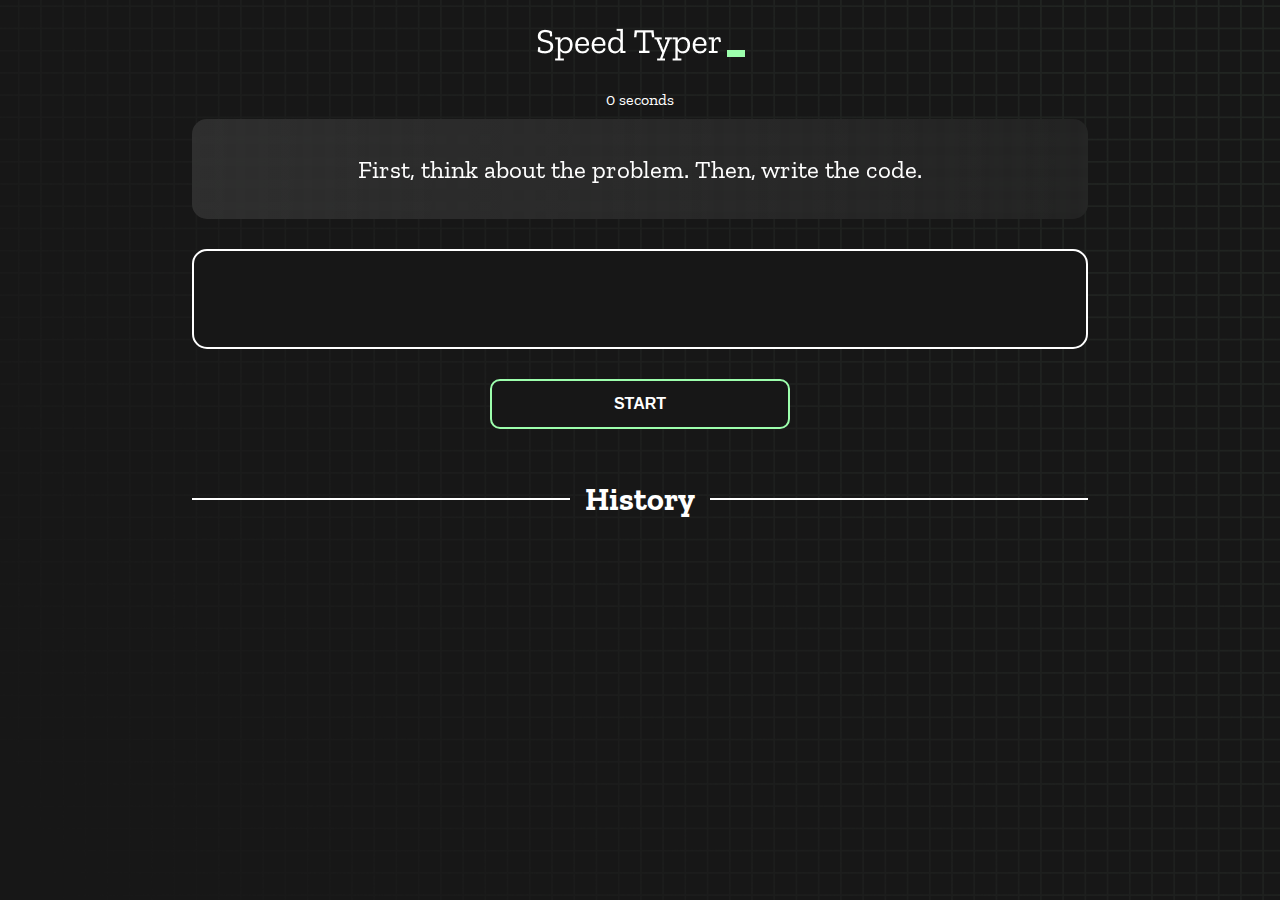
==== index.html @ e0840210 "Initial commit" ====
<!DOCTYPE html>
<html lang="en">
  <head>
    <meta charset="UTF-8" />
    <meta http-equiv="X-UA-Compatible" content="IE=edge" />
    <meta name="viewport" content="width=device-width, initial-scale=1.0" />
    <title>Speed Monster</title>
    <link rel="stylesheet" href="styles.css" />
    <link rel="preconnect" href="https://fonts.googleapis.com" />
    <link rel="preconnect" href="https://fonts.gstatic.com" crossorigin />
    <link
      href="https://fonts.googleapis.com/css2?family=Zilla+Slab:wght@300;400;500&display=swap"
      rel="stylesheet"
    />
  </head>
  <body>
    <h1 class="title"><img src="./logo.png" /></h1>
    <div id="show-time">0 seconds</div>

    <div class="box-container">
      <div id="question"></div>

      <div id="display" class="inactive"></div>

      <div class="buttons">
        <button id="starts">START</button>
      </div>

      <div class="divider-container">
        <div class="line"></div>
        <h1 class="title2">History</h1>
        <div class="line"></div>
      </div>
      <div id="histories"></div>
    </div>

    <div id="countdown"></div>
    <div id="modal-background" class="hidden"></div>
    <div id="result" class="hidden"></div>

    <script src="./history.js"></script>
    <script src="./script.js"></script>
  </body>
</html>
---- styles.css ----
* {
  padding: 0;
  margin: 0;
  box-sizing: border-box;
}

body {
  background-image: url("./bg.png");
  background-size: cover;
  background-position: left top;
  font-family: "Zilla Slab", serif;
}

.box-container {
  width: 70%;
  margin: 0 auto;
}

#question {
  height: 100px;
  display: flex;
  align-items: center;
  justify-content: center;
  color: white;
  font-size: 25px;
  border-radius: 15px;
  background: rgb(255, 255, 255);
  background: linear-gradient(
    92.49deg,
    rgba(255, 255, 255, 0.1) 0.18%,
    rgba(255, 255, 255, 0.05) 99.85%
  );
  backdrop-filter: blur(5px);
  margin-bottom: 30px;
}

#display {
  height: 100px;
  display: flex;
  flex-wrap: wrap;
  align-items: center;
  padding-left: 5rem;
  color: white;
  font-size: 32px;
  background-color: #171717;
  border: 2px solid #9dffad;
  border-radius: 15px;
}

#countdown {
  position: fixed;
  height: 100vh;
  width: 100vw;
  background-color: rgba(0, 0, 0, 0.8);
  top: 0;
  left: 0;
  display: flex;
  align-items: center;
  justify-content: center;
  font-size: 3rem;
  color: white;
  display: none;
}
#result {
  position: fixed;
  top: 10%; 
  left: 10%;
  transform: translate(-50%, -50%);
  height: 250px;
  width: 400px;
  background-color: #171717;
  border-radius: 15px;
  border: 2px solid #9dffad;
  color: white;
  text-align: center;
  padding: 2rem;
}
#show-time{
  text-align: center;
  color: white;
  margin: 10px 0;
}

.green {
  color: #9dffad;
}
.red {
  color: #eb6565;
}
.bold {
  font-weight: 700;
}
.inactive {
  border: 2px solid white !important;
}
.hidden {
  display: none;
}
.title {
  text-align: center;
  color: white;
  margin: 20px 0;
}

.divider-container {
  height: 80px;
  display: flex;
  justify-content: center;
  align-items: center;
  gap: 15px;
  margin: 0 auto;
}

.line {
  height: 2px;
  background: white;
  width: 100%;
}

.title2 {
  color: white;
  display: block;
}

.buttons {
  display: flex;
  justify-content: center;
  margin: 30px 0;
}
button {
  padding: 10px 20px;
  border: none;
  font-size: 16px;
  font-weight: bold;
  width: 300px;
  height: 50px;
  color: white;
  background-color: #171717;
  border-radius: 10px;
  border: 2px solid #9dffad;
  cursor: pointer;
}

#histories {
  display: flex;
  flex-wrap: wrap;
  justify-content: space-around;
}

.card {
  width: 100%;
  height: 100%;
  padding: 50px;
  display: flex;
  justify-content: space-between;
  align-items: center;
  padding: 20px 30px;
  color: white;
  border-radius: 15px;
  background: rgb(255, 255, 255);
  background: linear-gradient(
    92.49deg,
    rgba(255, 255, 255, 0.1) 0.18%,
    rgba(255, 255, 255, 0.05) 99.85%
  );
  backdrop-filter: blur(5px);
  margin-bottom: 30px;
}

#modal-background {
  background: rgb(255, 255, 255);
  background: linear-gradient(
    92.49deg,
    rgba(255, 255, 255, 0.1) 0.18%,
    rgba(255, 255, 255, 0.05) 99.85%
  );
  backdrop-filter: blur(5px);
  height: 100vh;
  width: 100%;
  position: fixed;
  top: 0;
}

@media only screen and (max-width: 700px) {
  .box-container {
    padding: 0 20px;
    width: 100%;
  }
  .card {
    flex-direction: column;
  }
}
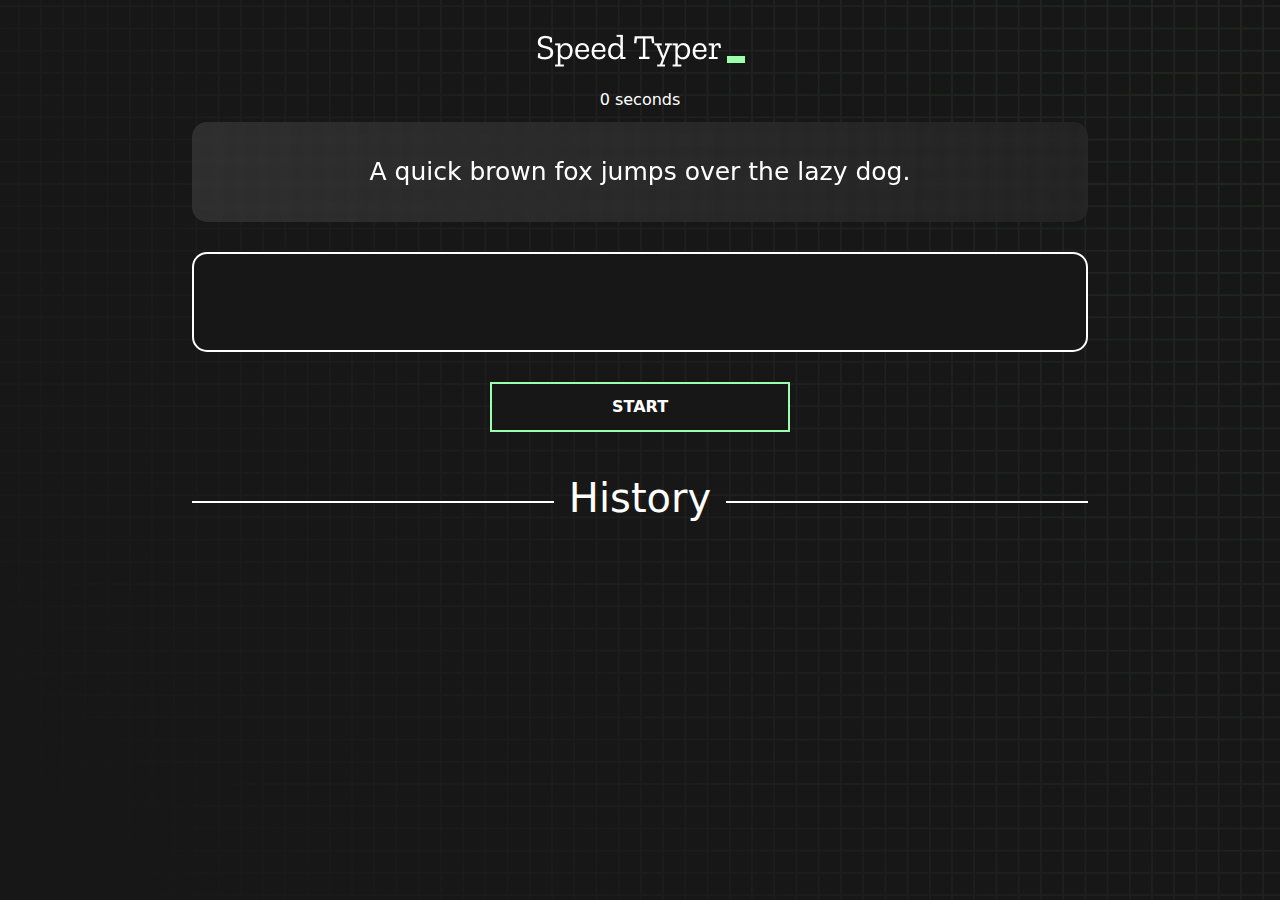
==== commit 5ff69b20: "add bootstrap" ====
--- a/index.html
+++ b/index.html
@@ -12,6 +12,8 @@
       href="https://fonts.googleapis.com/css2?family=Zilla+Slab:wght@300;400;500&display=swap"
       rel="stylesheet"
     />
+    <!-- link bootstrap  -->
+    <link rel="stylesheet" href="https://cdn.jsdelivr.net/npm/bootstrap@5.2.1/dist/css/bootstrap.min.css">
   </head>
   <body>
     <h1 class="title"><img src="./logo.png" /></h1>
@@ -40,5 +42,6 @@
 
     <script src="./history.js"></script>
     <script src="./script.js"></script>
+    <script src="https://cdn.jsdelivr.net/npm/bootstrap@5.2.1/dist/js/bootstrap.bundle.min.js"></script>
   </body>
 </html>
--- a/styles.css
+++ b/styles.css
@@ -62,9 +62,9 @@
   display: none;
 }
 #result {
-  position: fixed;
-  top: 10%; 
-  left: 10%;
+  position: absolute;
+  top: 50%; 
+  left: 50%;
   transform: translate(-50%, -50%);
   height: 250px;
   width: 400px;
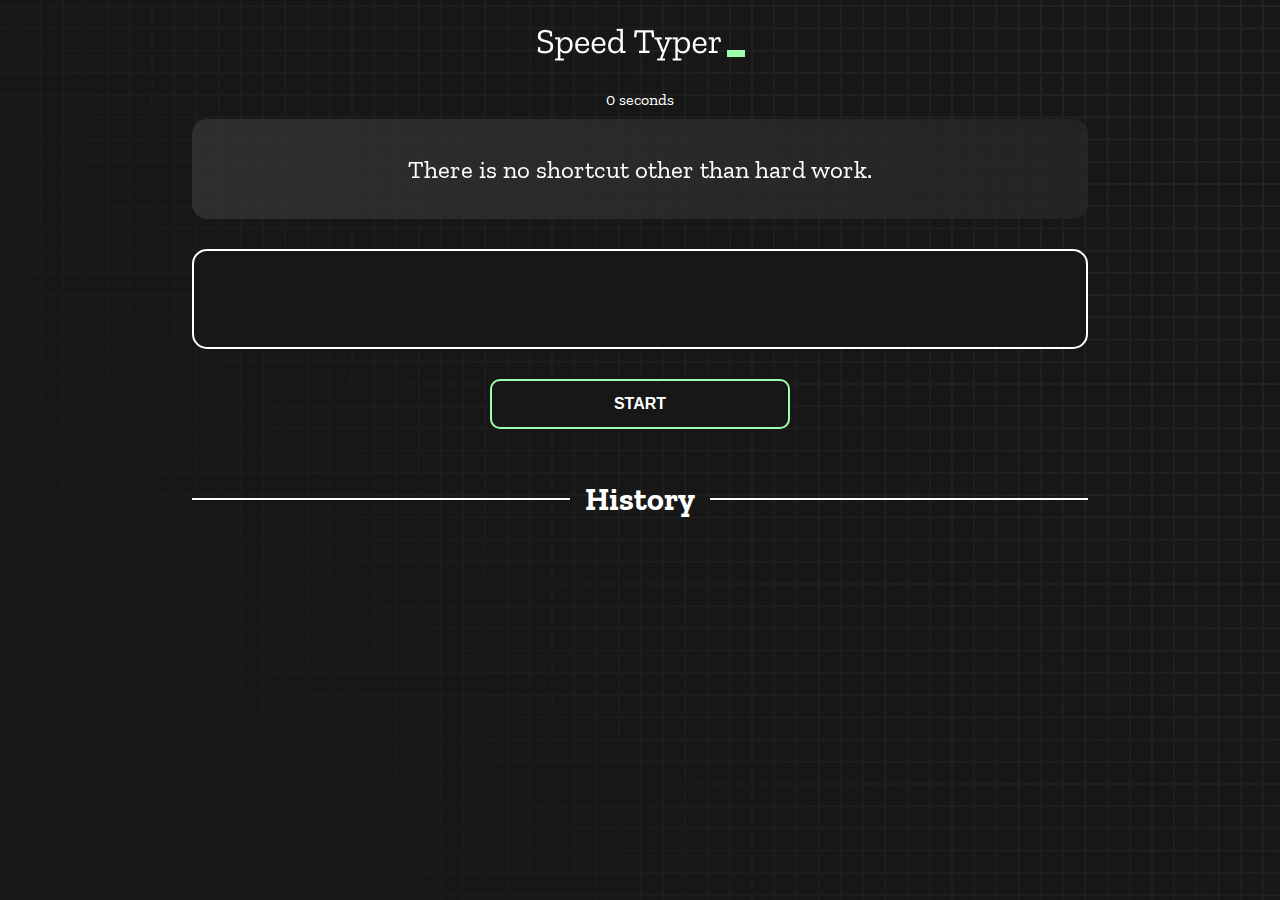
==== commit 267b9c1b: "make responsive" ====
--- a/index.html
+++ b/index.html
@@ -13,7 +13,7 @@
       rel="stylesheet"
     />
     <!-- link bootstrap  -->
-    <link rel="stylesheet" href="https://cdn.jsdelivr.net/npm/bootstrap@5.2.1/dist/css/bootstrap.min.css">
+    <!-- <link rel="stylesheet" href="https://cdn.jsdelivr.net/npm/bootstrap@5.2.1/dist/css/bootstrap.min.css"> -->
   </head>
   <body>
     <h1 class="title"><img src="./logo.png" /></h1>
@@ -42,6 +42,6 @@
 
     <script src="./history.js"></script>
     <script src="./script.js"></script>
-    <script src="https://cdn.jsdelivr.net/npm/bootstrap@5.2.1/dist/js/bootstrap.bundle.min.js"></script>
+    <!-- <script src="https://cdn.jsdelivr.net/npm/bootstrap@5.2.1/dist/js/bootstrap.bundle.min.js"></script> -->
   </body>
 </html>
--- a/styles.css
+++ b/styles.css
@@ -65,7 +65,7 @@
   position: absolute;
   top: 50%; 
   left: 50%;
-  transform: translate(-50%, -50%);
+  /* transform: translate(-50%, -50%); */
   height: 250px;
   width: 400px;
   background-color: #171717;
@@ -144,12 +144,11 @@
 #histories {
   display: flex;
   flex-wrap: wrap;
-  justify-content: space-around;
 }
 
 .card {
   width: 100%;
-  height: 100%;
+  margin: 10px;
   padding: 50px;
   display: flex;
   justify-content: space-between;
@@ -181,12 +180,21 @@
   top: 0;
 }
 
-@media only screen and (max-width: 700px) {
+@media only screen and (max-width: 768px) {
   .box-container {
     padding: 0 20px;
     width: 100%;
+    
   }
   .card {
     flex-direction: column;
   }
 }
+
+ @media only screen and (min-width: 769px) {
+   .card{
+    width: 30%;
+    display: block;
+    text-align: center;
+   }
+} 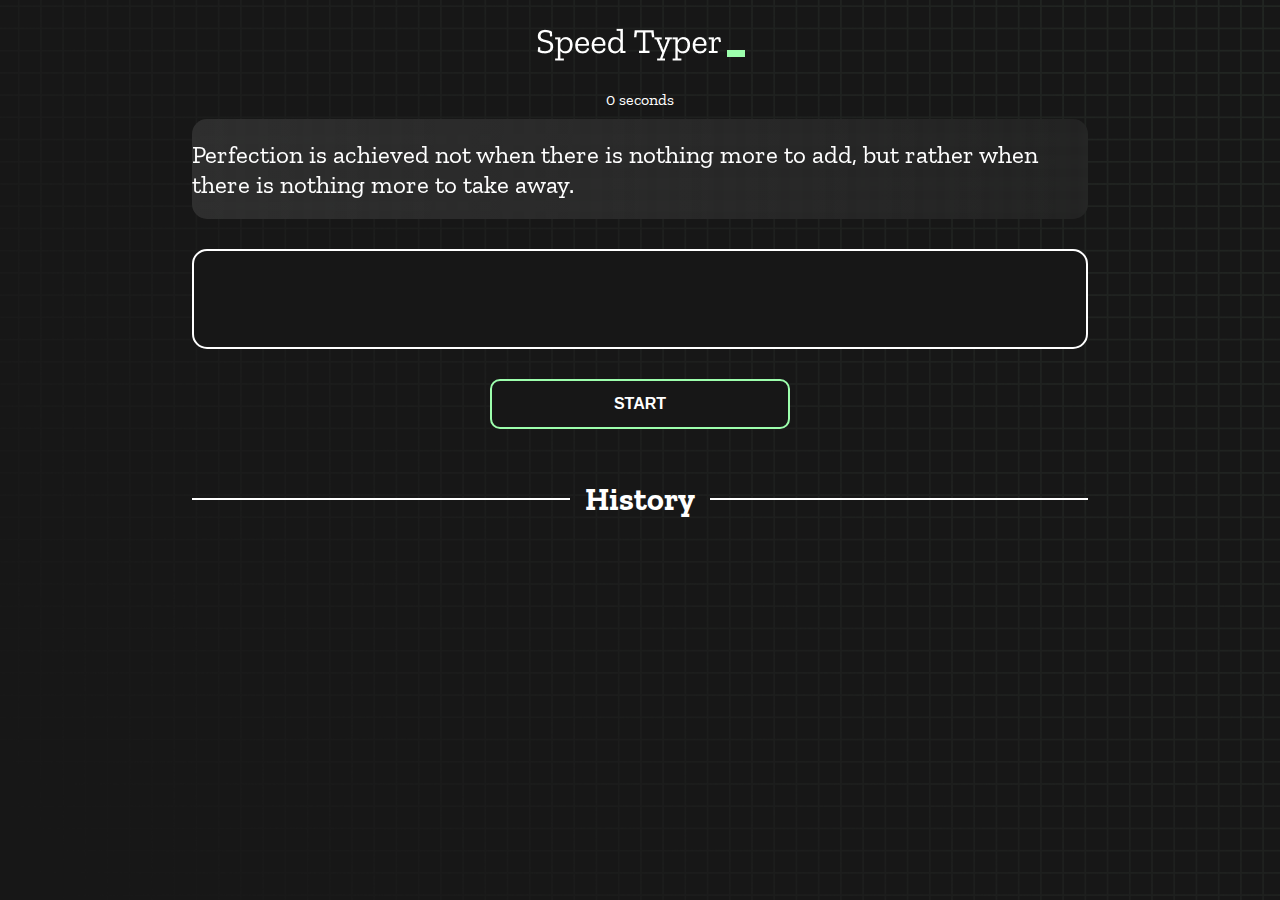
==== commit 8ee17aef: "bootstrap remove" ====
--- a/index.html
+++ b/index.html
@@ -12,8 +12,6 @@
       href="https://fonts.googleapis.com/css2?family=Zilla+Slab:wght@300;400;500&display=swap"
       rel="stylesheet"
     />
-    <!-- link bootstrap  -->
-    <!-- <link rel="stylesheet" href="https://cdn.jsdelivr.net/npm/bootstrap@5.2.1/dist/css/bootstrap.min.css"> -->
   </head>
   <body>
     <h1 class="title"><img src="./logo.png" /></h1>
@@ -42,6 +40,5 @@
 
     <script src="./history.js"></script>
     <script src="./script.js"></script>
-    <!-- <script src="https://cdn.jsdelivr.net/npm/bootstrap@5.2.1/dist/js/bootstrap.bundle.min.js"></script> -->
   </body>
 </html>
